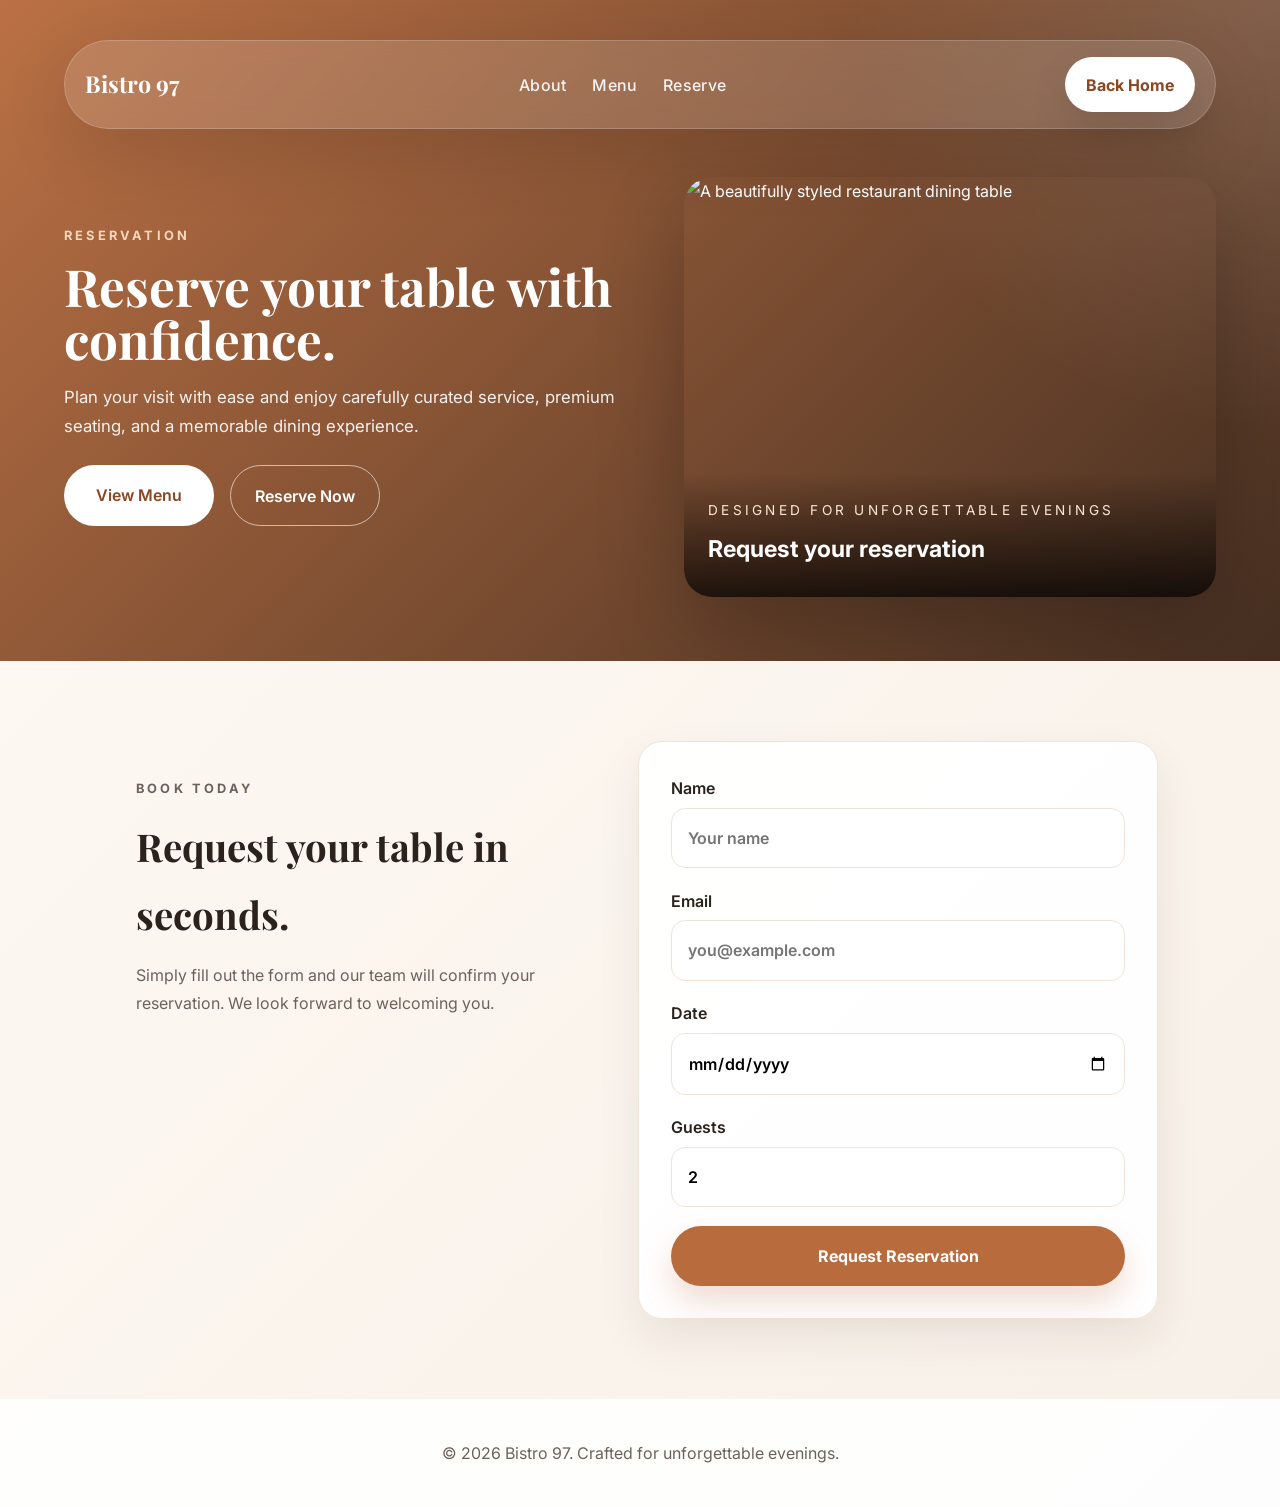
==== Request Reservation.html @ 45bbc81a "Enhance Bistro 97 website: update index.html, add Request Reservation page, and improve styles" ====
<!DOCTYPE html>
<html lang="en">
  <head>
    <meta charset="UTF-8" />
    <meta name="viewport" content="width=device-width, initial-scale=1.0" />
    <title>Bistro 97 | Request Reservation</title>
    <meta
      name="description"
      content="Book your table at Bistro 97 with our reservation page."
    />
    <meta name="theme-color" content="#8b4622" />
    <link rel="preconnect" href="https://fonts.googleapis.com" />
    <link rel="preconnect" href="https://fonts.gstatic.com" crossorigin />
    <link
      href="https://fonts.googleapis.com/css2?family=Inter:wght@400;500;600;700&family=Playfair+Display:wght@600;700&display=swap"
      rel="stylesheet"
    />
    <link rel="stylesheet" href="style.css" />
  </head>
  <body>
    <header class="hero-section">
      <nav class="navbar">
        <a class="brand" href="index.html">Bistro 97</a>
        <div class="nav-links">
          <a href="index.html#about">About</a>
          <a href="index.html#menu">Menu</a>
          <a href="index.html#reserve">Reserve</a>
        </div>
        <a class="nav-cta" href="index.html">Back Home</a>
      </nav>

      <div class="hero-content">
        <div class="hero-copy">
          <p class="eyebrow">Reservation</p>
          <h1>Reserve your table with confidence.</h1>
          <p class="hero-text">
            Plan your visit with ease and enjoy carefully curated service, premium seating,
            and a memorable dining experience.
          </p>
          <div class="hero-actions">
            <a class="btn btn-primary" href="index.html#menu">View Menu</a>
            <a class="btn btn-secondary" href="index.html#reserve">Reserve Now</a>
          </div>
        </div>

        <div class="hero-card">
          <img
            src="https://images.unsplash.com/photo-1517248135467-4c7edcad34c4?auto=format&fit=crop&w=900&q=80"
            alt="A beautifully styled restaurant dining table"
          />
          <div class="hero-card-overlay">
            <p>Designed for unforgettable evenings</p>
            <h3>Request your reservation</h3>
          </div>
        </div>
      </div>
    </header>

    <main>
      <section class="reserve-section">
        <div class="reserve-copy">
          <p class="eyebrow">Book Today</p>
          <h2>Request your table in seconds.</h2>
          <p>
            Simply fill out the form and our team will confirm your reservation.
            We look forward to welcoming you.
          </p>
        </div>

        <form class="reserve-form">
          <label for="reservation-name">
            <span>Name</span>
            <input id="reservation-name" name="name" type="text" placeholder="Your name" required />
          </label>
          <label for="reservation-email">
            <span>Email</span>
            <input id="reservation-email" name="email" type="email" placeholder="you@example.com" required />
          </label>
          <label for="reservation-date">
            <span>Date</span>
            <input id="reservation-date" name="date" type="date" required />
          </label>
          <label for="reservation-guests">
            <span>Guests</span>
            <input id="reservation-guests" name="guests" type="number" min="1" max="10" value="2" required />
          </label>
          <button type="submit">Request Reservation</button>
        </form>
      </section>
    </main>

    <footer class="footer">
      <p>© 2026 Bistro 97. Crafted for unforgettable evenings.</p>
    </footer>
  </body>
</html>
---- style.css ----
:root {
  --bg: #fffaf5;
  --surface: #ffffff;
  --text: #2b221d;
  --muted: #6d625b;
  --accent: #b86b3d;
  --accent-dark: #8b4622;
  --border: #f0e4d9;
}

* {
  box-sizing: border-box;
  margin: 0;
  padding: 0;
}

html {
  scroll-behavior: smooth;
}

body {
  min-height: 100vh;
  font-family: 'Inter', sans-serif;
  color: var(--text);
  background: radial-gradient(circle at top, rgba(255, 250, 245, 0.92), transparent 40%),
    linear-gradient(135deg, #fffaf5 0%, #f7f0e8 100%);
  line-height: 1.75;
  -webkit-font-smoothing: antialiased;
}

img {
  display: block;
  width: 100%;
}

a {
  color: inherit;
  text-decoration: none;
}

.hero-section {
  position: relative;
  padding: 2.5rem 5vw 4rem;
  background: linear-gradient(135deg, rgba(184, 107, 61, 0.96), rgba(62, 39, 25, 0.96));
  color: #fff;
  overflow: hidden;
}

.hero-section::before {
  content: '';
  position: absolute;
  inset: 0;
  background: radial-gradient(circle at top right, rgba(255, 255, 255, 0.14), transparent 30%);
  pointer-events: none;
}

.navbar {
  position: relative;
  z-index: 1;
  display: flex;
  align-items: center;
  justify-content: space-between;
  max-width: 1200px;
  margin: 0 auto 3rem;
  padding: 1rem 1.25rem;
  border: 1px solid rgba(255, 255, 255, 0.18);
  border-radius: 999px;
  background: rgba(255, 255, 255, 0.14);
  backdrop-filter: blur(14px);
  box-shadow: 0 24px 70px rgba(0, 0, 0, 0.12);
}

.brand {
  font-family: 'Playfair Display', serif;
  font-size: 1.45rem;
  font-weight: 700;
}

.nav-links {
  display: flex;
  gap: 1.6rem;
}

.nav-links a {
  color: rgba(255, 255, 255, 0.92);
  font-weight: 500;
  letter-spacing: 0.02em;
  transition: opacity 0.2s ease, color 0.2s ease;
}

.nav-links a:hover,
.nav-cta:hover {
  opacity: 0.92;
}

.nav-cta {
  padding: 0.85rem 1.3rem;
  border-radius: 999px;
  background: #fff;
  color: var(--accent-dark);
  font-weight: 700;
  box-shadow: 0 18px 40px rgba(0, 0, 0, 0.12);
}

.hero-content {
  display: grid;
  grid-template-columns: 1.05fr 0.95fr;
  gap: 2rem;
  max-width: 1200px;
  margin: 0 auto;
  align-items: center;
  position: relative;
  z-index: 1;
}

.hero-copy {
  animation: fadeUp 0.8s ease both;
}

.eyebrow {
  display: inline-block;
  margin-bottom: 0.8rem;
  letter-spacing: 0.25em;
  text-transform: uppercase;
  font-size: 0.8rem;
  font-weight: 700;
  color: #f7d7be;
}

.hero-copy h1 {
  font-family: 'Playfair Display', serif;
  font-size: clamp(2.8rem, 4vw, 5rem);
  line-height: 1.04;
  margin-bottom: 1rem;
}

.hero-text {
  max-width: 570px;
  font-size: 1.05rem;
  color: rgba(255, 255, 255, 0.92);
  margin-bottom: 1.5rem;
}

.hero-actions {
  display: flex;
  gap: 1rem;
  margin-bottom: 1.8rem;
}

.hero-actions a {
  min-width: 150px;
  text-align: center;
}

.btn {
  display: inline-block;
  padding: 0.95rem 1.4rem;
  border-radius: 999px;
  font-weight: 600;
  transition: transform 0.2s ease, box-shadow 0.2s ease;
}

.btn:hover {
  transform: translateY(-2px);
  box-shadow: 0 14px 32px rgba(0, 0, 0, 0.16);
}

.btn-primary {
  background: #fff;
  color: var(--accent-dark);
}

.btn-secondary {
  border: 1px solid rgba(255, 255, 255, 0.6);
  color: #fff;
}

.highlights {
  display: flex;
  gap: 1rem;
  flex-wrap: wrap;
}

.highlights div {
  padding: 0.9rem 1rem;
  border-radius: 14px;
  background: rgba(255, 255, 255, 0.14);
  min-width: 160px;
}

.highlights strong {
  display: block;
  font-size: 1rem;
}

.highlights span {
  color: rgba(255, 255, 255, 0.8);
  font-size: 0.9rem;
}

.hero-card {
  position: relative;
  border-radius: 28px;
  overflow: hidden;
  box-shadow: 0 30px 85px rgba(0, 0, 0, 0.24);
  animation: float 5s ease-in-out infinite;
}

.hero-card img {
  min-height: 420px;
  object-fit: cover;
}

.hero-card-overlay {
  position: absolute;
  inset: auto 0 0 0;
  padding: 1.6rem 1.5rem 1.75rem;
  background: linear-gradient(transparent, rgba(0, 0, 0, 0.72));
}

.hero-card-overlay p {
  font-size: 0.85rem;
  letter-spacing: 0.24em;
  text-transform: uppercase;
  color: #fce8d7;
}

.hero-card-overlay h3 {
  font-size: 1.45rem;
  margin-top: 0.35rem;
}

.about-section,
.menu-section,
.reserve-section {
  max-width: 1200px;
  margin: 0 auto;
  padding: 5rem 5vw 0;
}

.section-heading {
  text-align: center;
  max-width: 720px;
  margin: 0 auto 2.2rem;
}

.section-heading p {
  margin-bottom: 0.85rem;
  letter-spacing: 0.2em;
  text-transform: uppercase;
  color: var(--accent);
  font-weight: 700;
  font-size: 0.85rem;
}

.section-heading::after {
  content: '';
  display: block;
  width: 62px;
  height: 3px;
  margin: 1.4rem auto 0;
  background: var(--accent);
  border-radius: 999px;
}

.section-heading h2,
.reserve-copy h2 {
  font-family: 'Playfair Display', serif;
  font-size: clamp(1.8rem, 3vw, 2.6rem);
  margin-bottom: 0.8rem;
}

.about-grid {
  display: grid;
  grid-template-columns: repeat(3, minmax(0, 1fr));
  gap: 1.3rem;
}

.about-card,
.menu-card,
.reserve-form {
  background: rgba(255, 255, 255, 0.96);
  border: 1px solid var(--border);
  border-radius: 24px;
  box-shadow: 0 20px 45px rgba(53, 36, 24, 0.08);
}

.about-card {
  padding: 1.8rem;
  min-height: 190px;
}

.about-card h3 {
  margin-bottom: 0.75rem;
  font-size: 1.15rem;
}

.about-card p,
.menu-card-body p,
.reserve-copy p {
  color: var(--muted);
}

.menu-grid {
  display: grid;
  grid-template-columns: repeat(auto-fit, minmax(260px, 1fr));
  gap: 1.4rem;
}

.menu-card {
  border-radius: 24px;
  overflow: hidden;
  transition: transform 0.28s ease, box-shadow 0.28s ease;
}

.menu-card:hover {
  transform: translateY(-8px);
  box-shadow: 0 24px 45px rgba(53, 36, 24, 0.14);
}

.menu-card img {
  height: 240px;
  object-fit: cover;
}

.menu-card-body {
  padding: 1.6rem;
}

.menu-card h3 {
  margin-bottom: 0.45rem;
  font-size: 1.15rem;
  color: var(--text);
}

.menu-card span {
  display: inline-block;
  margin-top: 0.85rem;
  font-weight: 700;
  color: var(--accent);
}

.reserve-section {
  display: grid;
  grid-template-columns: 0.95fr 1.05fr;
  gap: 3rem;
  align-items: start;
  padding-bottom: 5rem;
}

.reserve-copy {
  padding: 2rem;
}

.reserve-copy p:last-child {
  color: var(--muted);
  max-width: 540px;
}

.reserve-form {
  padding: 2rem;
  display: grid;
  gap: 1.15rem;
  max-width: 520px;
}

.reserve-form label {
  display: flex;
  flex-direction: column;
  gap: 0.35rem;
  margin-bottom: 0;
  font-weight: 600;
  color: var(--text);
}

.reserve-form input {
  padding: 0.95rem 1rem;
  border: 1px solid var(--border);
  border-radius: 14px;
  font: inherit;
  background: #fff;
  transition: border-color 0.2s ease, box-shadow 0.2s ease;
}

.reserve-form input:focus {
  outline: none;
  border-color: var(--accent-dark);
  box-shadow: 0 0 0 4px rgba(184, 107, 61, 0.12);
}

.reserve-form button {
  width: 100%;
  border: none;
  border-radius: 999px;
  padding: 1rem 1.15rem;
  background: var(--accent);
  color: #fff;
  font: inherit;
  font-weight: 700;
  cursor: pointer;
  transition: background 0.2s ease, transform 0.2s ease, box-shadow 0.2s ease;
  box-shadow: 0 16px 30px rgba(184, 107, 61, 0.22);
}

.reserve-form button:hover {
  background: var(--accent-dark);
  transform: translateY(-1px);
}

.footer {
  text-align: center;
  padding: 2.5rem 1rem;
  color: var(--muted);
  background: rgba(255, 255, 255, 0.9);
}

@keyframes fadeUp {
  from {
    opacity: 0;
    transform: translateY(18px);
  }
  to {
    opacity: 1;
    transform: translateY(0);
  }
}

@keyframes float {
  0%,
  100% {
    transform: translateY(0);
  }
  50% {
    transform: translateY(-6px);
  }
}

@media (max-width: 900px) {
  .hero-content,
  .reserve-section {
    grid-template-columns: 1fr;
  }

  .about-grid,
  .menu-grid {
    grid-template-columns: 1fr 1fr;
  }
}

@media (max-width: 700px) {
  .navbar {
    border-radius: 20px;
    flex-wrap: wrap;
    gap: 0.8rem;
    justify-content: center;
  }

  .nav-links {
    order: 3;
    width: 100%;
    justify-content: center;
  }

  .hero-section {
    padding-inline: 1rem;
  }

  .hero-actions {
    flex-direction: column;
  }

  .about-grid,
  .menu-grid {
    grid-template-columns: 1fr;
  }
}

@media (max-width: 480px) {
  .hero-copy h1 {
    font-size: 2.1rem;
  }

  .hero-card img {
    height: 320px;
  }

  .about-section,
  .menu-section,
  .reserve-section {
    padding-top: 3.5rem;
  }
}
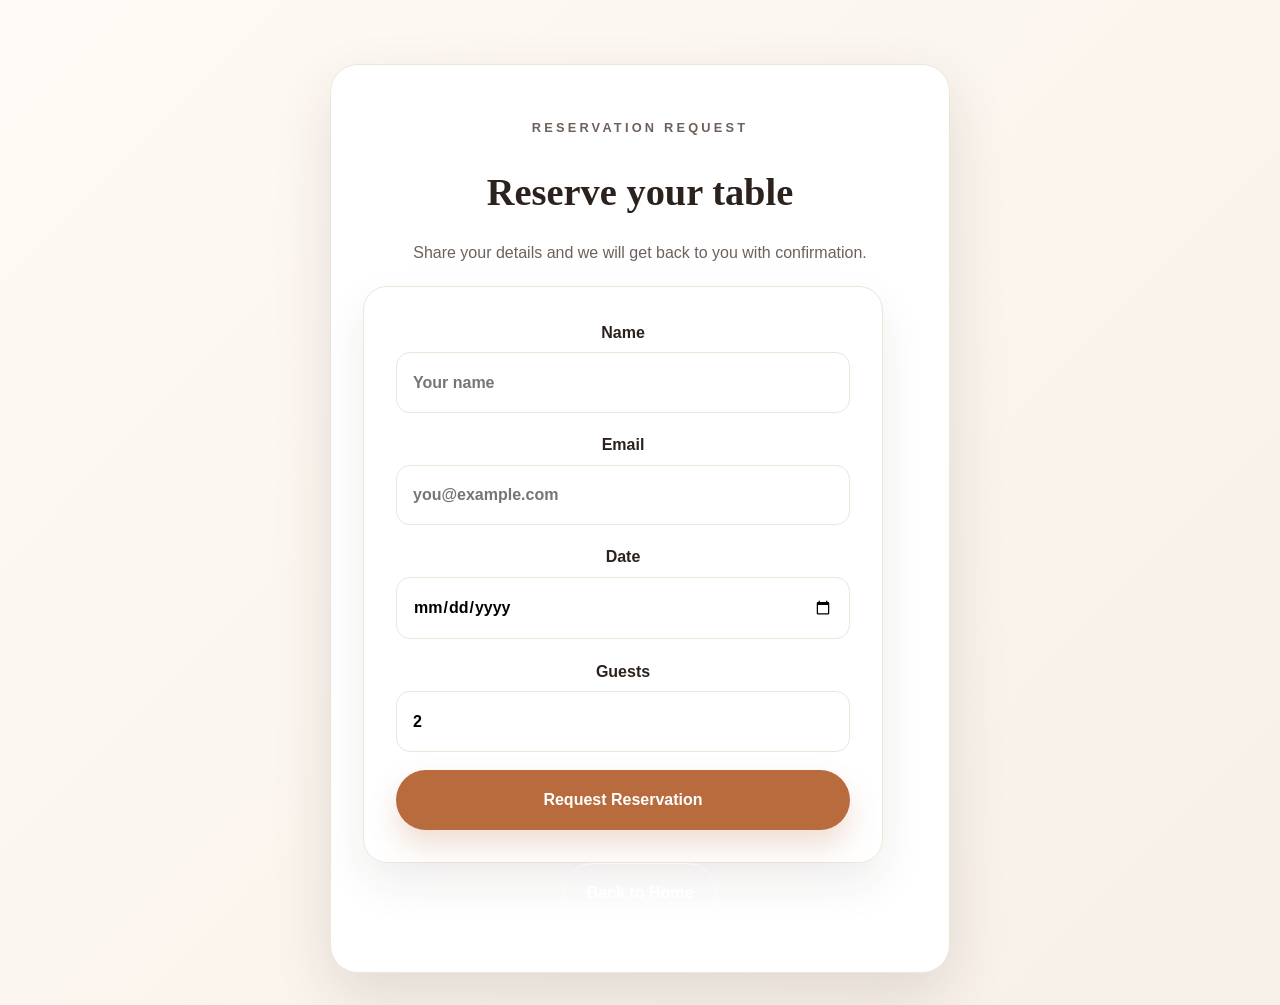
==== commit 3f7e774d: "Add thank you page for reservation confirmation with dynamic name display" ====
--- a/Request Reservation.html
+++ b/Request Reservation.html
@@ -3,71 +3,16 @@
   <head>
     <meta charset="UTF-8" />
     <meta name="viewport" content="width=device-width, initial-scale=1.0" />
-    <title>Bistro 97 | Request Reservation</title>
-    <meta
-      name="description"
-      content="Book your table at Bistro 97 with our reservation page."
-    />
-    <meta name="theme-color" content="#8b4622" />
-    <link rel="preconnect" href="https://fonts.googleapis.com" />
-    <link rel="preconnect" href="https://fonts.gstatic.com" crossorigin />
-    <link
-      href="https://fonts.googleapis.com/css2?family=Inter:wght@400;500;600;700&family=Playfair+Display:wght@600;700&display=swap"
-      rel="stylesheet"
-    />
+    <title>Reserve a Table | Bistro 22</title>
     <link rel="stylesheet" href="style.css" />
   </head>
-  <body>
-    <header class="hero-section">
-      <nav class="navbar">
-        <a class="brand" href="index.html">Bistro 97</a>
-        <div class="nav-links">
-          <a href="index.html#about">About</a>
-          <a href="index.html#menu">Menu</a>
-          <a href="index.html#reserve">Reserve</a>
-        </div>
-        <a class="nav-cta" href="index.html">Back Home</a>
-      </nav>
-
-      <div class="hero-content">
-        <div class="hero-copy">
-          <p class="eyebrow">Reservation</p>
-          <h1>Reserve your table with confidence.</h1>
-          <p class="hero-text">
-            Plan your visit with ease and enjoy carefully curated service, premium seating,
-            and a memorable dining experience.
-          </p>
-          <div class="hero-actions">
-            <a class="btn btn-primary" href="index.html#menu">View Menu</a>
-            <a class="btn btn-secondary" href="index.html#reserve">Reserve Now</a>
-          </div>
-        </div>
-
-        <div class="hero-card">
-          <img
-            src="https://images.unsplash.com/photo-1517248135467-4c7edcad34c4?auto=format&fit=crop&w=900&q=80"
-            alt="A beautifully styled restaurant dining table"
-          />
-          <div class="hero-card-overlay">
-            <p>Designed for unforgettable evenings</p>
-            <h3>Request your reservation</h3>
-          </div>
-        </div>
-      </div>
-    </header>
-
-    <main>
-      <section class="reserve-section">
-        <div class="reserve-copy">
-          <p class="eyebrow">Book Today</p>
-          <h2>Request your table in seconds.</h2>
-          <p>
-            Simply fill out the form and our team will confirm your reservation.
-            We look forward to welcoming you.
-          </p>
-        </div>
-
-        <form class="reserve-form">
+  <body class="thank-you-body">
+    <main class="thank-you-page">
+      <div class="thank-you-card">
+        <p class="eyebrow">Reservation Request</p>
+        <h1>Reserve your table</h1>
+        <p>Share your details and we will get back to you with confirmation.</p>
+        <form class="reserve-form" action="thankyou.html" method="get">
           <label for="reservation-name">
             <span>Name</span>
             <input id="reservation-name" name="name" type="text" placeholder="Your name" required />
@@ -86,11 +31,8 @@
           </label>
           <button type="submit">Request Reservation</button>
         </form>
-      </section>
+        <a class="btn btn-secondary" href="index.html">Back to Home</a>
+      </div>
     </main>
-
-    <footer class="footer">
-      <p>© 2026 Bistro 97. Crafted for unforgettable evenings.</p>
-    </footer>
   </body>
 </html>
--- a/style.css
+++ b/style.css
@@ -40,7 +40,7 @@
 
 .hero-section {
   position: relative;
-  padding: 2.5rem 5vw 4rem;
+  padding: 7rem 5vw 4rem;
   background: linear-gradient(135deg, rgba(184, 107, 61, 0.96), rgba(62, 39, 25, 0.96));
   color: #fff;
   overflow: hidden;
@@ -55,19 +55,23 @@
 }
 
 .navbar {
-  position: relative;
-  z-index: 1;
+  position: fixed;
+  top: 1rem;
+  left: 50%;
+  transform: translateX(-50%);
+  z-index: 99;
   display: flex;
   align-items: center;
   justify-content: space-between;
-  max-width: 1200px;
-  margin: 0 auto 3rem;
-  padding: 1rem 1.25rem;
+  width: min(100%, 1200px);
+  margin: 0;
+  padding: 1rem 1.5rem;
   border: 1px solid rgba(255, 255, 255, 0.18);
   border-radius: 999px;
   background: rgba(255, 255, 255, 0.14);
   backdrop-filter: blur(14px);
   box-shadow: 0 24px 70px rgba(0, 0, 0, 0.12);
+  color: rgba(43, 34, 29, 0.92);
 }
 
 .brand {
@@ -82,7 +86,7 @@
 }
 
 .nav-links a {
-  color: rgba(255, 255, 255, 0.92);
+  color: rgba(43, 34, 29, 0.92);
   font-weight: 500;
   letter-spacing: 0.02em;
   transition: opacity 0.2s ease, color 0.2s ease;
@@ -113,6 +117,14 @@
   z-index: 1;
 }
 
+main {
+  padding-top: 2rem;
+}
+
+section {
+  scroll-margin-top: 120px;
+}
+
 .hero-copy {
   animation: fadeUp 0.8s ease both;
 }
@@ -303,12 +315,12 @@
 
 .menu-grid {
   display: grid;
-  grid-template-columns: repeat(auto-fit, minmax(260px, 1fr));
-  gap: 1.4rem;
+  grid-template-columns: repeat(auto-fit, minmax(280px, 1fr));
+  gap: 1.6rem;
 }
 
 .menu-card {
-  border-radius: 24px;
+  border-radius: 26px;
   overflow: hidden;
   transition: transform 0.28s ease, box-shadow 0.28s ease;
 }
@@ -319,17 +331,17 @@
 }
 
 .menu-card img {
-  height: 240px;
+  height: 270px;
   object-fit: cover;
 }
 
 .menu-card-body {
-  padding: 1.6rem;
+  padding: 1.8rem;
 }
 
 .menu-card h3 {
   margin-bottom: 0.45rem;
-  font-size: 1.15rem;
+  font-size: 1.2rem;
   color: var(--text);
 }
 
@@ -414,6 +426,52 @@
   background: rgba(255, 255, 255, 0.9);
 }
 
+body.thank-you-body {
+  display: flex;
+  align-items: center;
+  justify-content: center;
+  min-height: 100vh;
+  padding: 2rem;
+  background: linear-gradient(135deg, #fffaf5 0%, #f7f0e8 100%);
+}
+
+.thank-you-page {
+  width: min(100%, 620px);
+}
+
+.thank-you-card {
+  background: rgba(255, 255, 255, 0.98);
+  border: 1px solid var(--border);
+  border-radius: 28px;
+  box-shadow: 0 24px 60px rgba(53, 36, 24, 0.12);
+  padding: 3rem 2rem;
+  text-align: center;
+}
+
+.thank-you-icon {
+  width: 70px;
+  height: 70px;
+  margin: 0 auto 1.2rem;
+  border-radius: 50%;
+  background: var(--accent);
+  color: #fff;
+  display: grid;
+  place-items: center;
+  font-size: 2rem;
+  font-weight: 700;
+}
+
+.thank-you-card h1 {
+  font-family: 'Playfair Display', serif;
+  font-size: clamp(1.9rem, 3vw, 2.6rem);
+  margin-bottom: 0.8rem;
+}
+
+.thank-you-card p {
+  color: var(--muted);
+  margin-bottom: 1.2rem;
+}
+
 @keyframes fadeUp {
   from {
     opacity: 0;
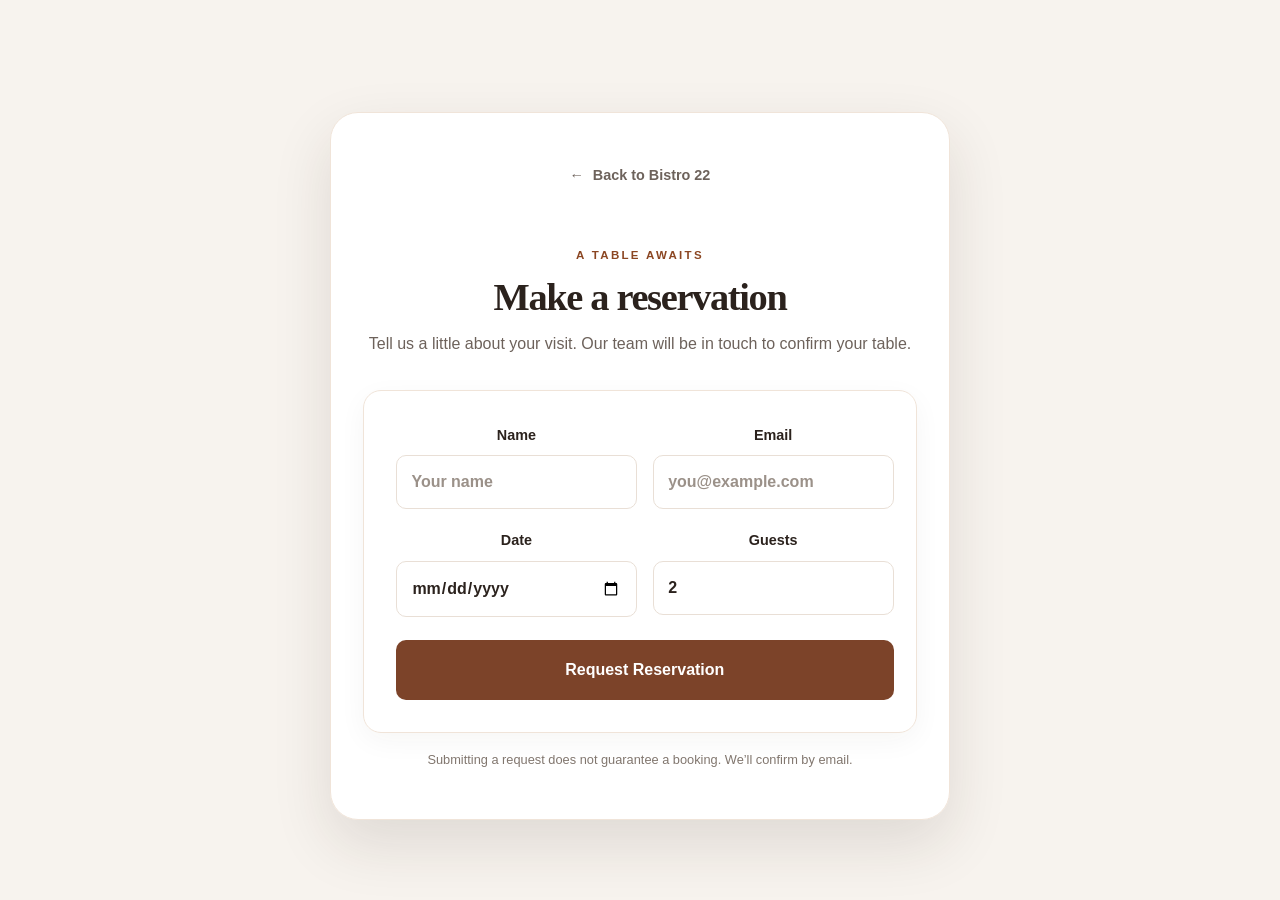
==== commit 021b0f23: "22345" ====
--- a/Request Reservation.html
+++ b/Request Reservation.html
@@ -3,15 +3,20 @@
   <head>
     <meta charset="UTF-8" />
     <meta name="viewport" content="width=device-width, initial-scale=1.0" />
-    <title>Reserve a Table | Bistro 22</title>
+    <meta name="theme-color" content="#f7f3ee" />
+    <meta name="description" content="Request a table at Bistro 22. Share your details and our team will confirm your reservation shortly." />
+    <title>Request a Reservation | Bistro 22</title>
     <link rel="stylesheet" href="style.css" />
   </head>
-  <body class="thank-you-body">
-    <main class="thank-you-page">
-      <div class="thank-you-card">
-        <p class="eyebrow">Reservation Request</p>
-        <h1>Reserve your table</h1>
-        <p>Share your details and we will get back to you with confirmation.</p>
+  <body class="thank-you-body reservation-body">
+    <main class="thank-you-page reservation-page">
+      <div class="thank-you-card reservation-card">
+        <a class="reservation-back" href="index.html" aria-label="Back to Bistro 22 home">← <span>Back to Bistro 22</span></a>
+        <header class="reservation-heading">
+          <p class="eyebrow">A table awaits</p>
+          <h1>Make a reservation</h1>
+          <p>Tell us a little about your visit. Our team will be in touch to confirm your table.</p>
+        </header>
         <form class="reserve-form" action="thankyou.html" method="get">
           <label for="reservation-name">
             <span>Name</span>
@@ -21,17 +26,17 @@
             <span>Email</span>
             <input id="reservation-email" name="email" type="email" placeholder="you@example.com" required />
           </label>
-          <label for="reservation-date">
+          <label class="reservation-date-field" for="reservation-date">
             <span>Date</span>
             <input id="reservation-date" name="date" type="date" required />
           </label>
-          <label for="reservation-guests">
+          <label class="reservation-guests-field" for="reservation-guests">
             <span>Guests</span>
             <input id="reservation-guests" name="guests" type="number" min="1" max="10" value="2" required />
           </label>
           <button type="submit">Request Reservation</button>
         </form>
-        <a class="btn btn-secondary" href="index.html">Back to Home</a>
+        <p class="reservation-note">Submitting a request does not guarantee a booking. We’ll confirm by email.</p>
       </div>
     </main>
   </body>
--- a/style.css
+++ b/style.css
@@ -435,6 +435,128 @@
   background: linear-gradient(135deg, #fffaf5 0%, #f7f0e8 100%);
 }
 
+/* Reservation request page */
+body.reservation-body {
+  align-items: flex-start;
+  padding: clamp(1rem, 4vw, 3.5rem) 1.25rem;
+  background: #f7f3ee;
+}
+
+.reservation-page {
+  width: min(100%, 760px);
+  margin: auto;
+}
+
+.reservation-card {
+  padding: clamp(1.5rem, 5vw, 3.5rem);
+  border-radius: 24px;
+  text-align: left;
+  box-shadow: 0 18px 60px rgba(53, 36, 24, 0.08);
+}
+
+.reservation-back {
+  display: inline-flex;
+  align-items: center;
+  gap: 0.55rem;
+  margin-bottom: clamp(2rem, 5vw, 3.25rem);
+  color: var(--muted);
+  font-size: 0.9rem;
+  font-weight: 600;
+  transition: color 0.2s ease;
+}
+
+.reservation-back:hover { color: var(--accent-dark); }
+
+.reservation-heading {
+  max-width: 560px;
+  margin: 0 auto 2rem;
+  text-align: center;
+}
+
+.reservation-heading .eyebrow {
+  margin-bottom: 0.65rem;
+  color: var(--accent-dark);
+  font-size: 0.72rem;
+  letter-spacing: 0.2em;
+}
+
+.reservation-heading h1 {
+  margin-bottom: 0.75rem;
+  font-family: 'Playfair Display', Georgia, serif;
+  font-size: clamp(2.15rem, 5vw, 3.3rem);
+  line-height: 1.12;
+  letter-spacing: -0.035em;
+}
+
+.thank-you-card .reservation-heading > p:last-child {
+  margin: 0;
+  color: var(--muted);
+  font-size: 1rem;
+  line-height: 1.65;
+}
+
+.reserve-form {
+  max-width: 560px;
+  margin: 0 auto;
+  padding: clamp(1.2rem, 4vw, 2rem);
+  display: grid;
+  grid-template-columns: 1fr 1fr;
+  gap: 1.2rem 1rem;
+  border-radius: 18px;
+  box-shadow: 0 8px 28px rgba(53, 36, 24, 0.045);
+}
+
+.reserve-form label {
+  gap: 0.45rem;
+  margin: 0;
+  font-size: 0.9rem;
+  font-weight: 600;
+}
+
+.reserve-form input {
+  min-width: 0;
+  min-height: 52px;
+  padding: 0.75rem 0.9rem;
+  border-color: #e9dfd6;
+  border-radius: 10px;
+  color: var(--text);
+  font-size: 1rem;
+}
+
+.reserve-form input::placeholder { color: #9b9189; }
+.reserve-form input:focus-visible { border-color: var(--accent); }
+.reserve-form .reservation-date-field,
+.reserve-form .reservation-guests-field,
+.reserve-form button { grid-column: span 1; }
+
+.reserve-form button {
+  grid-column: 1 / -1;
+  min-height: 54px;
+  margin-top: 0.25rem;
+  border-radius: 10px;
+  background: #7c4329;
+  box-shadow: none;
+}
+
+.reserve-form button:hover { background: #63331f; }
+
+.reservation-note {
+  max-width: 560px;
+  margin: 1rem auto 0 !important;
+  color: #81766e !important;
+  font-size: 0.8rem;
+  text-align: center;
+}
+
+@media (max-width: 520px) {
+  .reservation-card { padding: 1.25rem; }
+  .reservation-back { margin-bottom: 1.8rem; }
+  .reserve-form { grid-template-columns: 1fr; }
+  .reserve-form .reservation-date-field,
+  .reserve-form .reservation-guests-field,
+  .reserve-form button { grid-column: 1; }
+}
+
 .thank-you-page {
   width: min(100%, 620px);
 }
